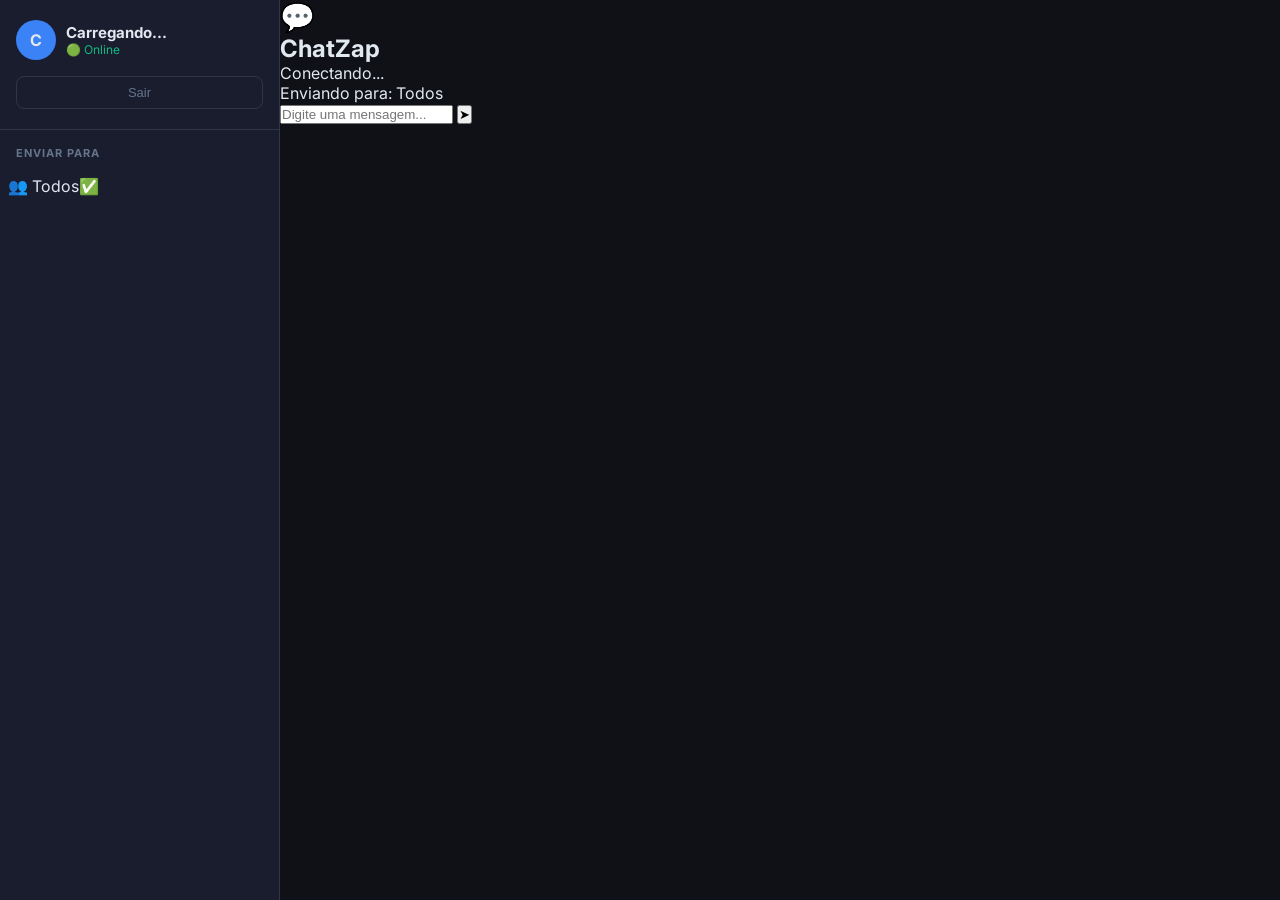
==== chat.html @ 4e0b6b89 "primeiro commit frontendchat1" ====
<!DOCTYPE html>
<html lang="pt-BR">
<head>
  <meta charset="UTF-8">
  <meta name="viewport" content="width=device-width, initial-scale=1.0">
  <title>ChatZap</title>
  <link rel="stylesheet" href="css/style.css">
</head>
<body class="chat-page">

  <!-- SIDEBAR -->
  <div class="sidebar">
    <div class="sidebar-header">
      <div class="meu-perfil">
        <div class="avatar" id="meu-avatar">C</div>
        <div>
          <div class="meu-nome" id="meu-nome">Carregando...</div>
          <div class="meu-status">🟢 Online</div>
        </div>
      </div>
      <button class="btn-sair" onclick="sair()">Sair</button>
    </div>

    <div class="sidebar-titulo">Enviar para</div>

    <div class="lista-usuarios">

      <!-- TODOS -->
      <div class="usuario-item todos-selecionado" id="item-todos" onclick="toggleTodos()">
        <div class="bolinha online"></div>
        <div class="usuario-nome">👥 Todos</div>
        <div class="check" id="check-todos">✅</div>
      </div>

      <!-- LISTA DINÂMICA -->
      <div id="lista-usuarios"></div>

    </div>
  </div>

  <!-- CHAT -->
  <div class="chat-area">
    <div class="chat-header">
      <div style="font-size:28px">💬</div>
      <div class="chat-header-info">
        <h2>ChatZap</h2>
        <p id="header-status">Conectando...</p>
      </div>
    </div>

    <div class="destinatarios">
      Enviando para: <span id="info-destinatarios">Todos</span>
    </div>

    <div class="mensagens" id="mensagens"></div>

    <div class="chat-input">
      <input
        type="text"
        id="input-mensagem"
        placeholder="Digite uma mensagem..."
        onkeydown="if(event.key==='Enter') enviarMensagem()"
      />
      <button class="btn-enviar" onclick="enviarMensagem()">➤</button>
    </div>
  </div>

  <script src="https://cdn.socket.io/4.7.2/socket.io.min.js"></script>
  <script src="js/chat.js"></script>
</body>
</html>
---- css/style.css ----
@import url('https://fonts.googleapis.com/css2?family=Inter:wght@400;500;600;700&display=swap');

* {
  margin: 0;
  padding: 0;
  box-sizing: border-box;
}

body {
  font-family: 'Inter', sans-serif;
  background: #0f1117;
  color: #e2e8f0;
  height: 100vh;
}

/* ===== AUTH PAGE ===== */
.auth-page {
  display: flex;
  align-items: center;
  justify-content: center;
}

.auth-container {
  background: #1a1d2e;
  border: 1px solid #2d3748;
  border-radius: 20px;
  padding: 40px 36px;
  width: 100%;
  max-width: 400px;
  text-align: center;
}

.auth-logo {
  font-size: 52px;
  margin-bottom: 12px;
}

.auth-titulo {
  font-size: 28px;
  font-weight: 700;
  color: #fff;
  margin-bottom: 6px;
}

.auth-sub {
  font-size: 14px;
  color: #64748b;
  margin-bottom: 28px;
}

/* ABAS */
.abas {
  display: flex;
  background: #0f1117;
  border-radius: 10px;
  padding: 4px;
  margin-bottom: 24px;
  gap: 4px;
}

.aba {
  flex: 1;
  padding: 10px;
  border: none;
  border-radius: 8px;
  background: transparent;
  color: #64748b;
  font-size: 14px;
  font-weight: 600;
  cursor: pointer;
  transition: all .2s;
}

.aba.ativa {
  background: #3b82f6;
  color: #fff;
}

/* INPUTS */
.form-box {
  display: flex;
  flex-direction: column;
  gap: 12px;
}

.form-box input {
  padding: 14px 16px;
  background: #0f1117;
  border: 1px solid #2d3748;
  border-radius: 10px;
  color: #e2e8f0;
  font-size: 15px;
  outline: none;
  transition: border .2s;
}

.form-box input:focus {
  border-color: #3b82f6;
}

.btn-principal {
  padding: 14px;
  background: #3b82f6;
  color: #fff;
  border: none;
  border-radius: 10px;
  font-size: 15px;
  font-weight: 700;
  cursor: pointer;
  transition: background .2s;
  margin-top: 4px;
}

.btn-principal:hover {
  background: #2563eb;
}

.erro { color: #ef4444; font-size: 13px; min-height: 20px; }
.sucesso { color: #10b981; font-size: 13px; min-height: 20px; }
.escondido { display: none; }

/* ===== CHAT PAGE ===== */
.chat-page {
  display: grid;
  grid-template-columns: 280px 1fr;
  height: 100vh;
  overflow: hidden;
}

/* SIDEBAR */
.sidebar {
  background: #1a1d2e;
  border-right: 1px solid #2d3748;
  display: flex;
  flex-direction: column;
}

.sidebar-header {
  padding: 20px 16px;
  border-bottom: 1px solid #2d3748;
}

.meu-perfil {
  display: flex;
  align-items: center;
  gap: 10px;
  margin-bottom: 16px;
}

.avatar {
  width: 40px;
  height: 40px;
  border-radius: 50%;
  background: #3b82f6;
  display: flex;
  align-items: center;
  justify-content: center;
  font-weight: 700;
  font-size: 16px;
  flex-shrink: 0;
}

.meu-nome {
  font-weight: 700;
  font-size: 15px;
}

.meu-status {
  font-size: 12px;
  color: #10b981;
}

.btn-sair {
  width: 100%;
  padding: 8px;
  background: transparent;
  border: 1px solid #2d3748;
  border-radius: 8px;
  color: #64748b;
  font-size: 13px;
  cursor: pointer;
  transition: all .2s;
}

.btn-sair:hover {
  border-color: #ef4444;
  color: #ef4444;
}

.sidebar-titulo {
  padding: 16px 16px 8px;
  font-size: 11px;
  font-weight: 700;
  color: #64748b;
  letter-spacing: 1px;
  text-transform: uppercase;
}

/* LISTA USUÁRIOS */
.lista-usuarios {
  flex: 1;
  overflow-y: auto;
  padding: 8px;
}

.usuario-item {
  display: flex;
  align-items
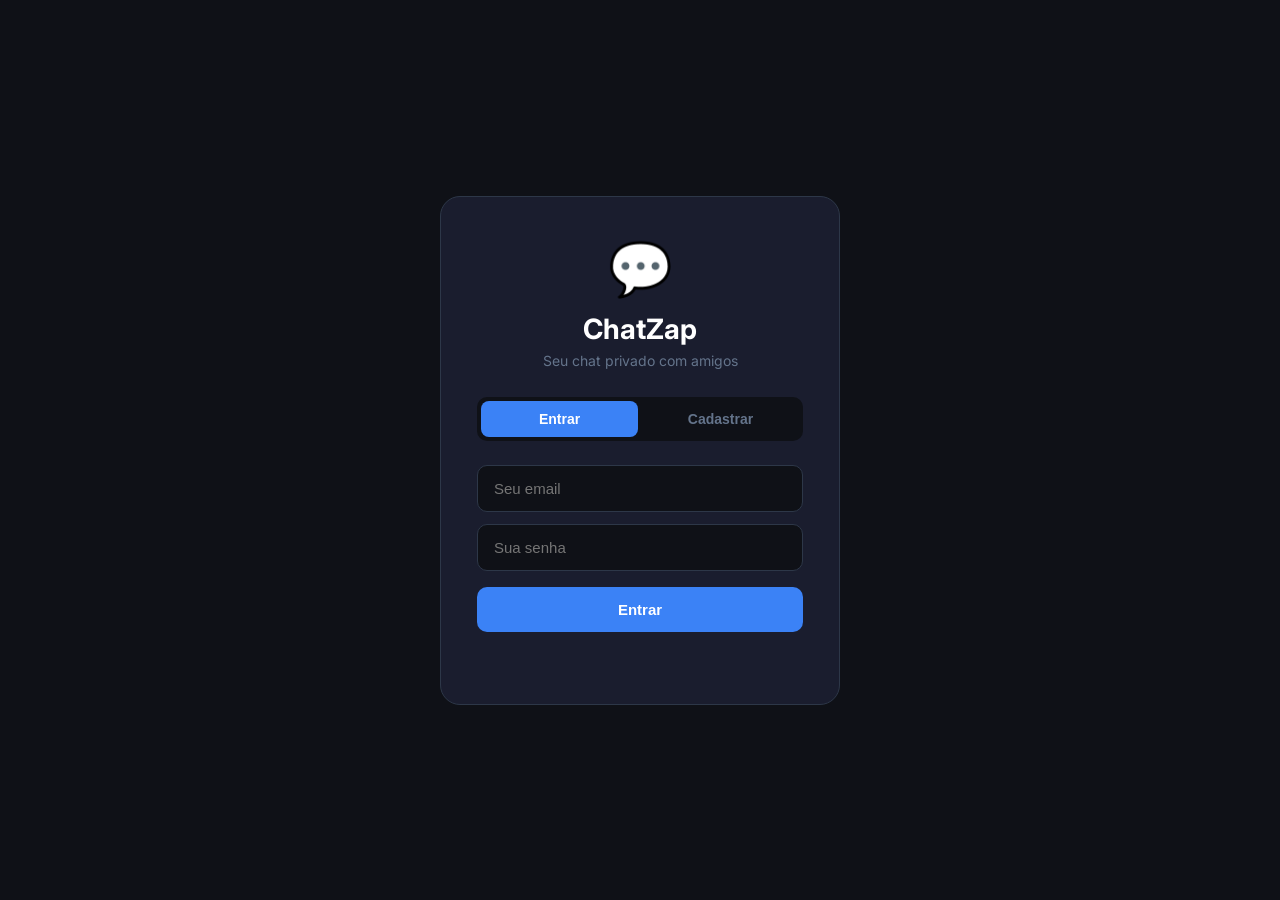
==== commit 17ff217a: "adiciona limpar mensagens e scroll topo e fundo" ====
--- a/chat.html
+++ b/chat.html
@@ -24,17 +24,12 @@
     <div class="sidebar-titulo">Enviar para</div>
 
     <div class="lista-usuarios">
-
-      <!-- TODOS -->
       <div class="usuario-item todos-selecionado" id="item-todos" onclick="toggleTodos()">
         <div class="bolinha online"></div>
         <div class="usuario-nome">👥 Todos</div>
         <div class="check" id="check-todos">✅</div>
       </div>
-
-      <!-- LISTA DINÂMICA -->
       <div id="lista-usuarios"></div>
-
     </div>
   </div>
 
@@ -45,6 +40,11 @@
       <div class="chat-header-info">
         <h2>ChatZap</h2>
         <p id="header-status">Conectando...</p>
+      </div>
+      <div class="header-acoes">
+        <button class="btn-scroll" onclick="scrollTopo()" title="Ir ao topo">⬆️</button>
+        <button class="btn-scroll" onclick="scrollFundo()" title="Ir ao fundo">⬇️</button>
+        <button class="btn-limpar" onclick="limparMensagens()">🗑️ Limpar</button>
       </div>
     </div>
 
--- a/css/style.css
+++ b/css/style.css
@@ -30,23 +30,9 @@
   text-align: center;
 }
 
-.auth-logo {
-  font-size: 52px;
-  margin-bottom: 12px;
-}
-
-.auth-titulo {
-  font-size: 28px;
-  font-weight: 700;
-  color: #fff;
-  margin-bottom: 6px;
-}
-
-.auth-sub {
-  font-size: 14px;
-  color: #64748b;
-  margin-bottom: 28px;
-}
+.auth-logo { font-size: 52px; margin-bottom: 12px; }
+.auth-titulo { font-size: 28px; font-weight: 700; color: #fff; margin-bottom: 6px; }
+.auth-sub { font-size: 14px; color: #64748b; margin-bottom: 28px; }
 
 /* ABAS */
 .abas {
@@ -71,17 +57,10 @@
   transition: all .2s;
 }
 
-.aba.ativa {
-  background: #3b82f6;
-  color: #fff;
-}
+.aba.ativa { background: #3b82f6; color: #fff; }
 
 /* INPUTS */
-.form-box {
-  display: flex;
-  flex-direction: column;
-  gap: 12px;
-}
+.form-box { display: flex; flex-direction: column; gap: 12px; }
 
 .form-box input {
   padding: 14px 16px;
@@ -94,9 +73,7 @@
   transition: border .2s;
 }
 
-.form-box input:focus {
-  border-color: #3b82f6;
-}
+.form-box input:focus { border-color: #3b82f6; }
 
 .btn-principal {
   padding: 14px;
@@ -111,9 +88,7 @@
   margin-top: 4px;
 }
 
-.btn-principal:hover {
-  background: #2563eb;
-}
+.btn-principal:hover { background: #2563eb; }
 
 .erro { color: #ef4444; font-size: 13px; min-height: 20px; }
 .sucesso { color: #10b981; font-size: 13px; min-height: 20px; }
@@ -122,7 +97,7 @@
 /* ===== CHAT PAGE ===== */
 .chat-page {
   display: grid;
-  grid-template-columns: 280px 1fr;
+  grid-template-columns: 220px 1fr;
   height: 100vh;
   overflow: hidden;
 }
@@ -160,15 +135,8 @@
   flex-shrink: 0;
 }
 
-.meu-nome {
-  font-weight: 700;
-  font-size: 15px;
-}
-
-.meu-status {
-  font-size: 12px;
-  color: #10b981;
-}
+.meu-nome { font-weight: 700; font-size: 15px; }
+.meu-status { font-size: 12px; color: #10b981; }
 
 .btn-sair {
   width: 100%;
@@ -182,10 +150,7 @@
   transition: all .2s;
 }
 
-.btn-sair:hover {
-  border-color: #ef4444;
-  color: #ef4444;
-}
+.btn-sair:hover { border-color: #ef4444; color: #ef4444; }
 
 .sidebar-titulo {
   padding: 16px 16px 8px;
@@ -205,4 +170,195 @@
 
 .usuario-item {
   display: flex;
-  align-items
+  align-items: center;
+  gap: 10px;
+  padding: 10px 12px;
+  border-radius: 10px;
+  cursor: pointer;
+  transition: background .2s;
+  position: relative;
+}
+
+.usuario-item:hover { background: #0f1117; }
+
+.usuario-item.selecionado {
+  background: rgba(59,130,246,.15);
+  border: 1px solid rgba(59,130,246,.3);
+}
+
+.usuario-item.todos-selecionado {
+  background: rgba(16,185,129,.15);
+  border: 1px solid rgba(16,185,129,.3);
+}
+
+.bolinha {
+  width: 10px;
+  height: 10px;
+  border-radius: 50%;
+  flex-shrink: 0;
+}
+
+.online { background: #10b981; box-shadow: 0 0 6px #10b981; }
+.offline { background: #374151; }
+
+.usuario-nome { font-size: 14px; font-weight: 500; flex: 1; }
+.check { font-size: 16px; opacity: 0; transition: opacity .2s; }
+.usuario-item.selecionado .check { opacity: 1; }
+.usuario-item.todos-selecionado .check { opacity: 1; }
+
+/* ÁREA CHAT */
+.chat-area {
+  display: flex;
+  flex-direction: column;
+  background: #0f1117;
+}
+
+.chat-header {
+  padding: 16px 24px;
+  background: #1a1d2e;
+  border-bottom: 1px solid #2d3748;
+  display: flex;
+  align-items: center;
+  gap: 12px;
+}
+
+.chat-header-info h2 { font-size: 16px; font-weight: 700; }
+.chat-header-info p { font-size: 12px; color: #64748b; }
+
+/* BOTÕES DO HEADER */
+.header-acoes {
+  margin-left: auto;
+  display: flex;
+  align-items: center;
+  gap: 8px;
+}
+
+.btn-scroll {
+  width: 34px;
+  height: 34px;
+  background: transparent;
+  border: 1px solid #2d3748;
+  border-radius: 8px;
+  color: #64748b;
+  font-size: 14px;
+  cursor: pointer;
+  transition: all .2s;
+  display: flex;
+  align-items: center;
+  justify-content: center;
+}
+
+.btn-scroll:hover { border-color: #3b82f6; color: #3b82f6; }
+
+.btn-limpar {
+  padding: 8px 12px;
+  background: transparent;
+  border: 1px solid #2d3748;
+  border-radius: 8px;
+  color: #64748b;
+  font-size: 13px;
+  cursor: pointer;
+  transition: all .2s;
+  white-space: nowrap;
+}
+
+.btn-limpar:hover { border-color: #ef4444; color: #ef4444; }
+
+/* MENSAGENS */
+.mensagens {
+  flex: 1;
+  overflow-y: auto;
+  padding: 24px;
+  display: flex;
+  flex-direction: column;
+  gap: 16px;
+}
+
+.mensagem {
+  display: flex;
+  flex-direction: column;
+  max-width: 70%;
+}
+
+.mensagem.minha { align-self: flex-end; align-items: flex-end; }
+.mensagem.outra { align-self: flex-start; align-items: flex-start; }
+
+.msg-remetente { font-size: 11px; font-weight: 700; color: #64748b; margin-bottom: 4px; }
+
+.msg-balao {
+  padding: 10px 14px;
+  border-radius: 16px;
+  font-size: 15px;
+  line-height: 1.5;
+}
+
+.minha .msg-balao {
+  background: #3b82f6;
+  color: #fff;
+  border-bottom-right-radius: 4px;
+}
+
+.outra .msg-balao {
+  background: #1a1d2e;
+  border: 1px solid #2d3748;
+  border-bottom-left-radius: 4px;
+}
+
+.msg-hora { font-size: 10px; color: #64748b; margin-top: 4px; }
+.msg-tipo { font-size: 10px; color: #64748b; margin-top: 2px; }
+
+/* INPUT MENSAGEM */
+.chat-input {
+  padding: 16px 24px;
+  background: #1a1d2e;
+  border-top: 1px solid #2d3748;
+  display: flex;
+  gap: 12px;
+  align-items: center;
+}
+
+.chat-input input {
+  flex: 1;
+  padding: 12px 16px;
+  background: #0f1117;
+  border: 1px solid #2d3748;
+  border-radius: 25px;
+  color: #e2e8f0;
+  font-size: 15px;
+  outline: none;
+  transition: border .2s;
+}
+
+.chat-input input:focus { border-color: #3b82f6; }
+
+.btn-enviar {
+  width: 44px;
+  height: 44px;
+  background: #3b82f6;
+  border: none;
+  border-radius: 50%;
+  color: #fff;
+  font-size: 20px;
+  cursor: pointer;
+  transition: background .2s;
+  display: flex;
+  align-items: center;
+  justify-content: center;
+}
+
+.btn-enviar:hover { background: #2563eb; }
+
+/* DESTINATÁRIOS */
+.destinatarios {
+  padding: 8px 16px;
+  font-size: 12px;
+  color: #64748b;
+  border-bottom: 1px solid #2d3748;
+}
+
+.destinatarios span { color: #3b82f6; font-weight: 600; }
+
+/* SCROLLBAR */
+::-webkit-scrollbar { width: 4px; }
+::-webkit-scrollbar-track { background: transparent; }
+::-webkit-scrollbar-thumb { background: #2d3748; border-radius: 4px; }
